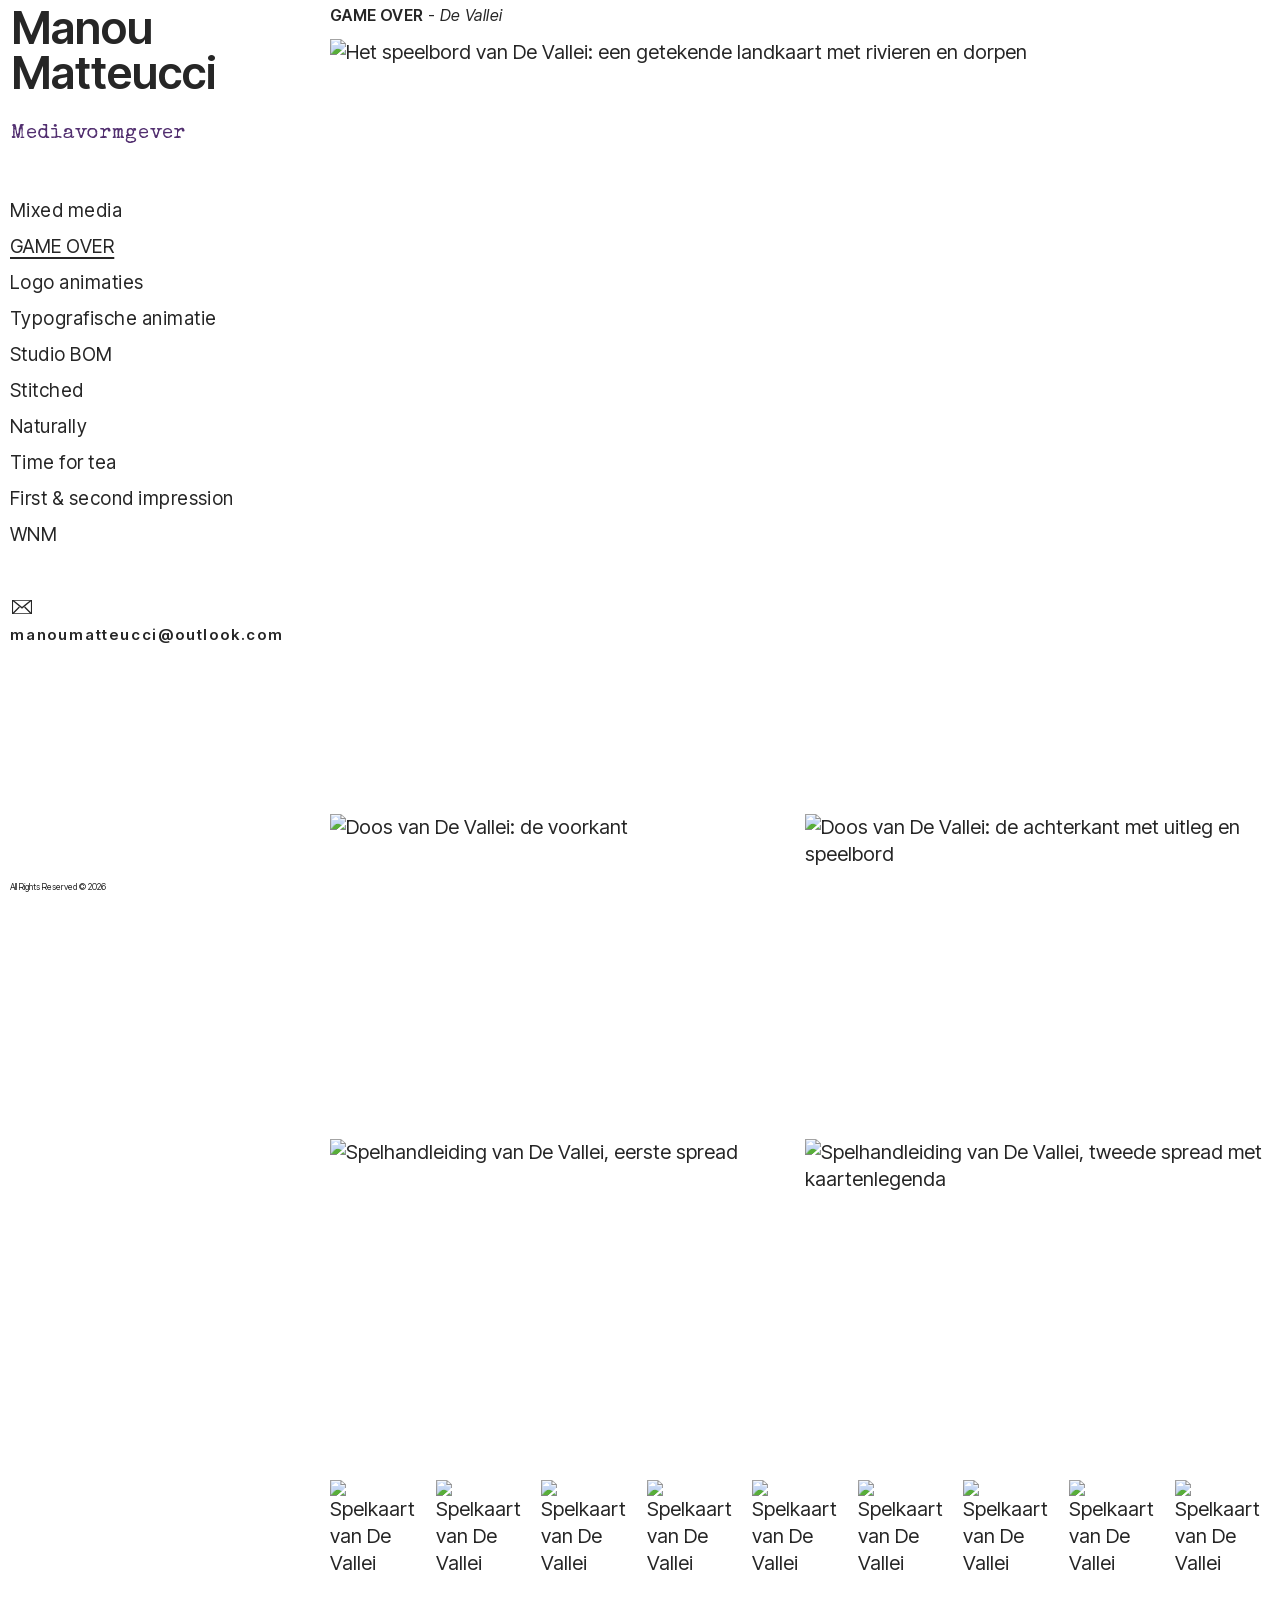
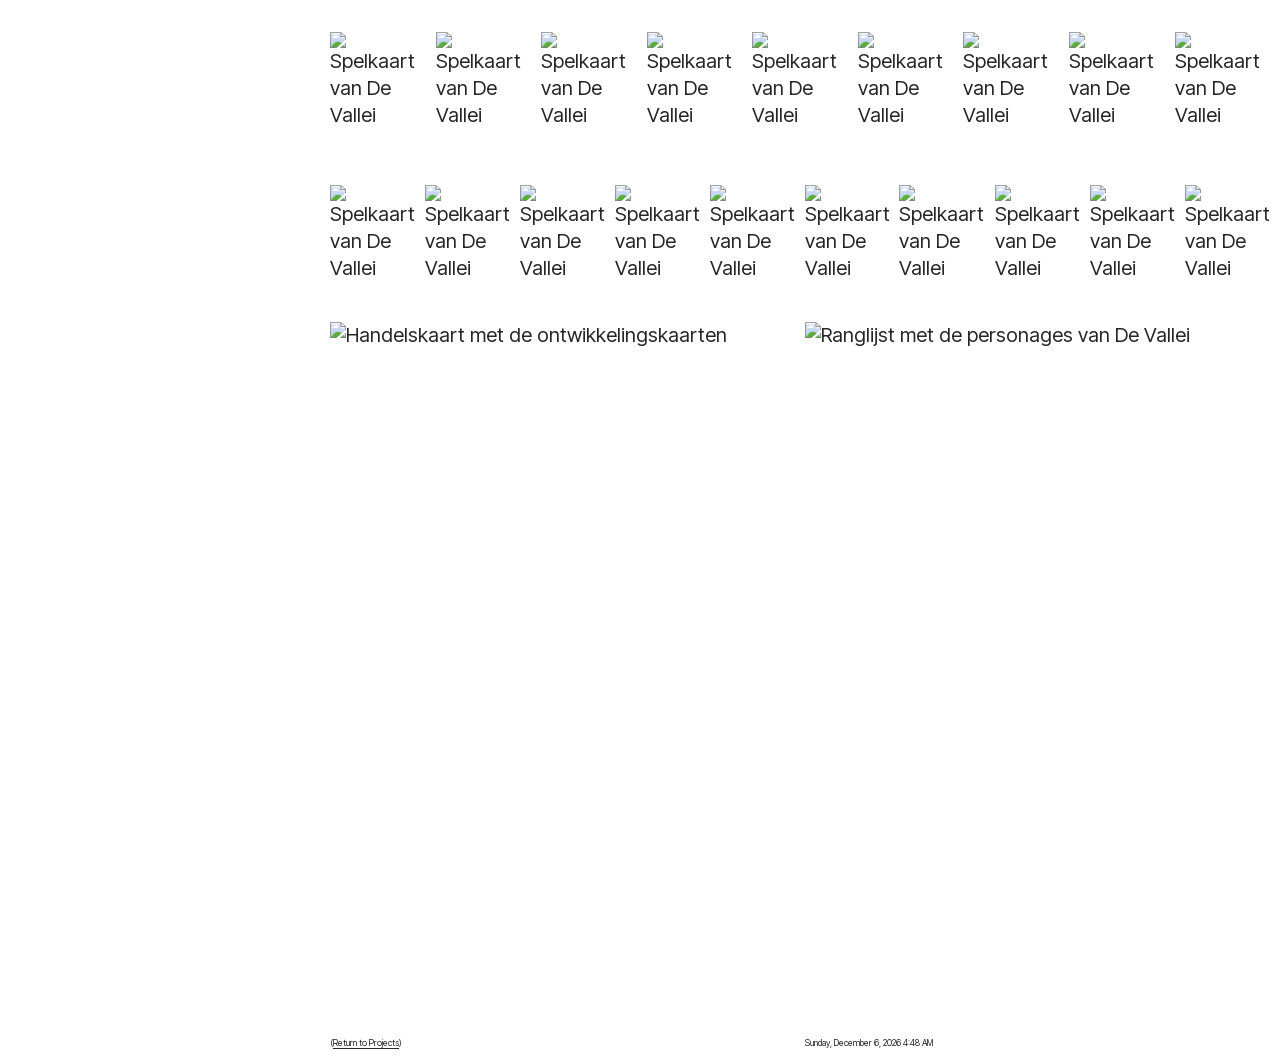
==== game-over.html @ 151f72d8 "Add files via upload" ====
<!doctype html>
<html lang="nl">
<head>
<meta charset="utf-8">
<meta name="viewport" content="width=device-width, initial-scale=1">
<title>GAME OVER – Manou Matteucci</title>
<meta name="description" content="GAME OVER: De Vallei, een zelfontworpen bordspel met speelbord, spelregels en kaarten.">
<meta property="og:title" content="GAME OVER – Manou Matteucci">
<meta property="og:description" content="GAME OVER: De Vallei, een zelfontworpen bordspel met speelbord, spelregels en kaarten.">
<meta property="og:type" content="website">
<link rel="preload" href="assets/fonts/inter-tight-400.woff" as="font" type="font/woff" crossorigin><link rel="preload" href="assets/fonts/inter-tight-600.woff" as="font" type="font/woff" crossorigin><link rel="preload" href="assets/fonts/special-elite-400.woff" as="font" type="font/woff" crossorigin>
<link rel="stylesheet" href="css/style.css">
</head>
<body>
<a class="skip" href="#inhoud">Naar de inhoud</a>
<aside class="side" id="zijbalk">
  <a class="brand" href="index.html">Manou<br>Matteucci</a>
  <p class="role">Mediavormgever</p>
  <button class="menu-btn" type="button" aria-expanded="false" aria-controls="menu">Menu</button>
  <nav aria-label="Projecten"><ul class="nav" id="menu"><li><a href="mixed-media.html">Mixed media</a></li><li><a href="game-over.html" aria-current="page">GAME OVER</a></li><li><a href="logo-animaties.html">Logo animaties</a></li><li><a href="typografische-animatie.html">Typografische animatie</a></li><li><a href="studio-bom.html">Studio BOM</a></li><li><a href="stitched.html">Stitched</a></li><li><a href="naturally.html">Naturally</a></li><li><a href="time-for-tea.html">Time for tea</a></li><li><a href="first-second-impression.html">First &amp; second impression</a></li><li><a href="wnm.html">WNM</a></li></ul></nav>
  <p class="mail"><svg viewBox="0 0 22 16" aria-hidden="true"><path d="M0 0h22v16H0z" fill="none" stroke="currentColor" stroke-width="1.6"/><path d="M0 0l11 9 11-9M0 16l8-8M22 16l-8-8" fill="none" stroke="currentColor" stroke-width="1.6"/></svg><a href="mailto:manoumatteucci@outlook.com">manoumatteucci@outlook.com</a></p>
  <p class="copy">All Rights Reserved &copy; 2026</p>
</aside>
<main id="inhoud">
<h1 class="cap"><b>GAME OVER</b> - <i>De Vallei</i></h1><div class="stack"><figure class="fig"><img src="assets/img/game-over/kaart.webp" width="2400" height="1952" alt="Het speelbord van De Vallei: een getekende landkaart met rivieren en dorpen" decoding="async"></figure><div class="cols c2"><figure class="fig"><img src="assets/img/game-over/v02.webp" width="1600" height="1085" alt="Doos van De Vallei: de voorkant" loading="lazy" decoding="async"></figure><figure class="fig"><img src="assets/img/game-over/v03.webp" width="1600" height="1047" alt="Doos van De Vallei: de achterkant met uitleg en speelbord" loading="lazy" decoding="async"></figure></div><div class="cols c2"><figure class="fig"><img src="assets/img/game-over/v05.webp" width="1400" height="996" alt="Spelhandleiding van De Vallei, eerste spread" loading="lazy" decoding="async"></figure><figure class="fig"><img src="assets/img/game-over/v06.webp" width="1400" height="996" alt="Spelhandleiding van De Vallei, tweede spread met kaartenlegenda" loading="lazy" decoding="async"></figure></div><div class="cardwrap"><div class="row cards"><figure class="fig" style="flex-grow:0.6705"><img src="assets/img/game-over/v08.webp" width="700" height="1044" alt="Spelkaart van De Vallei" loading="lazy" decoding="async"></figure><figure class="fig" style="flex-grow:0.6705"><img src="assets/img/game-over/v09.webp" width="700" height="1044" alt="Spelkaart van De Vallei" loading="lazy" decoding="async"></figure><figure class="fig" style="flex-grow:0.6705"><img src="assets/img/game-over/v10.webp" width="700" height="1044" alt="Spelkaart van De Vallei" loading="lazy" decoding="async"></figure><figure class="fig" style="flex-grow:0.6705"><img src="assets/img/game-over/v11.webp" width="700" height="1044" alt="Spelkaart van De Vallei" loading="lazy" decoding="async"></figure><figure class="fig" style="flex-grow:0.6705"><img src="assets/img/game-over/v12.webp" width="700" height="1044" alt="Spelkaart van De Vallei" loading="lazy" decoding="async"></figure><figure class="fig" style="flex-grow:0.6705"><img src="assets/img/game-over/v13.webp" width="700" height="1044" alt="Spelkaart van De Vallei" loading="lazy" decoding="async"></figure><figure class="fig" style="flex-grow:0.6705"><img src="assets/img/game-over/v14.webp" width="700" height="1044" alt="Spelkaart van De Vallei" loading="lazy" decoding="async"></figure><figure class="fig" style="flex-grow:0.6705"><img src="assets/img/game-over/v15.webp" width="700" height="1044" alt="Spelkaart van De Vallei" loading="lazy" decoding="async"></figure><figure class="fig" style="flex-grow:0.6705"><img src="assets/img/game-over/v16.webp" width="700" height="1044" alt="Spelkaart van De Vallei" loading="lazy" decoding="async"></figure></div><div class="row cards"><figure class="fig" style="flex-grow:0.6705"><img src="assets/img/game-over/v21.webp" width="700" height="1044" alt="Spelkaart van De Vallei" loading="lazy" decoding="async"></figure><figure class="fig" style="flex-grow:0.6705"><img src="assets/img/game-over/v22.webp" width="700" height="1044" alt="Spelkaart van De Vallei" loading="lazy" decoding="async"></figure><figure class="fig" style="flex-grow:0.6705"><img src="assets/img/game-over/v23.webp" width="700" height="1044" alt="Spelkaart van De Vallei" loading="lazy" decoding="async"></figure><figure class="fig" style="flex-grow:0.6705"><img src="assets/img/game-over/v24.webp" width="700" height="1044" alt="Spelkaart van De Vallei" loading="lazy" decoding="async"></figure><figure class="fig" style="flex-grow:0.6705"><img src="assets/img/game-over/v25.webp" width="700" height="1044" alt="Spelkaart van De Vallei" loading="lazy" decoding="async"></figure><figure class="fig" style="flex-grow:0.6705"><img src="assets/img/game-over/v26.webp" width="700" height="1044" alt="Spelkaart van De Vallei" loading="lazy" decoding="async"></figure><figure class="fig" style="flex-grow:0.6705"><img src="assets/img/game-over/v27.webp" width="700" height="1044" alt="Spelkaart van De Vallei" loading="lazy" decoding="async"></figure><figure class="fig" style="flex-grow:0.6705"><img src="assets/img/game-over/v28.webp" width="700" height="1044" alt="Spelkaart van De Vallei" loading="lazy" decoding="async"></figure><figure class="fig" style="flex-grow:0.6705"><img src="assets/img/game-over/v29.webp" width="700" height="1044" alt="Spelkaart van De Vallei" loading="lazy" decoding="async"></figure></div><div class="row cards"><figure class="fig" style="flex-grow:0.6686"><img src="assets/img/game-over/v30.webp" width="700" height="1047" alt="Spelkaart van De Vallei" loading="lazy" decoding="async"></figure><figure class="fig" style="flex-grow:0.6686"><img src="assets/img/game-over/v31.webp" width="700" height="1047" alt="Spelkaart van De Vallei" loading="lazy" decoding="async"></figure><figure class="fig" style="flex-grow:0.6686"><img src="assets/img/game-over/v32.webp" width="700" height="1047" alt="Spelkaart van De Vallei" loading="lazy" decoding="async"></figure><figure class="fig" style="flex-grow:0.6686"><img src="assets/img/game-over/v33.webp" width="700" height="1047" alt="Spelkaart van De Vallei" loading="lazy" decoding="async"></figure><figure class="fig" style="flex-grow:0.6686"><img src="assets/img/game-over/v34.webp" width="700" height="1047" alt="Spelkaart van De Vallei" loading="lazy" decoding="async"></figure><figure class="fig" style="flex-grow:0.6686"><img src="assets/img/game-over/v35.webp" width="700" height="1047" alt="Spelkaart van De Vallei" loading="lazy" decoding="async"></figure><figure class="fig" style="flex-grow:0.6705"><img src="assets/img/game-over/v17.webp" width="700" height="1044" alt="Spelkaart van De Vallei" loading="lazy" decoding="async"></figure><figure class="fig" style="flex-grow:0.6705"><img src="assets/img/game-over/v18.webp" width="700" height="1044" alt="Spelkaart van De Vallei" loading="lazy" decoding="async"></figure><figure class="fig" style="flex-grow:0.6705"><img src="assets/img/game-over/v19.webp" width="700" height="1044" alt="Spelkaart van De Vallei" loading="lazy" decoding="async"></figure><figure class="fig" style="flex-grow:0.6705"><img src="assets/img/game-over/v20.webp" width="700" height="1044" alt="Spelkaart van De Vallei" loading="lazy" decoding="async"></figure></div></div><div class="cols c2"><figure class="fig"><img src="assets/img/game-over/v04.webp" width="904" height="1280" alt="Handelskaart met de ontwikkelingskaarten" loading="lazy" decoding="async"></figure><figure class="fig"><img src="assets/img/game-over/v01.webp" width="1128" height="1596" alt="Ranglijst met de personages van De Vallei" loading="lazy" decoding="async"></figure></div></div>
<div class="pagebar"><span class="back" lang="en">(<a href="index.html">Return to Projects</a>)</span><span class="clock" lang="en" aria-hidden="true"></span></div><p class="foot-mobile"><span lang="en">(<a href="index.html">Return to Projects</a>)</span><br>All Rights Reserved &copy; 2026</p>
</main>
<script src="js/main.js" defer></script>
</body>
</html>
---- css/style.css ----
/* Manou Matteucci, mediavormgever: vaste zijbalk links, werk rechts. Gebouwd als gewone site (geen Cargo). */

/* Lettertypes staan in assets/fonts (zelf gehost, dus geen verbinding met Google nodig).
   Inter Tight: SIL Open Font License. Special Elite: Apache License 2.0. Licenties staan in dezelfde map. */
@font-face { font-family: "Inter Tight"; font-style: normal; font-weight: 400; font-display: swap; src: url("../assets/fonts/inter-tight-400.woff") format("woff"); }
@font-face { font-family: "Inter Tight"; font-style: normal; font-weight: 600; font-display: swap; src: url("../assets/fonts/inter-tight-600.woff") format("woff"); }
@font-face { font-family: "Inter Tight"; font-style: italic; font-weight: 400; font-display: swap; src: url("../assets/fonts/inter-tight-400-italic.woff") format("woff"); }
@font-face { font-family: "Special Elite"; font-style: normal; font-weight: 400; font-display: swap; src: url("../assets/fonts/special-elite-400.woff") format("woff"); }

:root {
  --ink: #262626;
  --purple: #512e6f;
  --paper: #fff;
  --side: max(300px, calc(25vw + 10px));
  --gap: 10px;
  --sans: "Inter Tight", "Helvetica Neue", Helvetica, Arial, sans-serif;
  --type: "Special Elite", "Courier Prime", "Courier New", Courier, monospace;
  --mono: ui-monospace, "SF Mono", Menlo, Consolas, "Liberation Mono", monospace;
}
*, *::before, *::after { box-sizing: border-box; }
html { scroll-behavior: smooth; }
body { margin: 0; background: var(--paper); color: var(--ink); font: 400 20px/1.35 var(--sans); -webkit-font-smoothing: antialiased; }
a { color: inherit; text-decoration: none; }
img, video { display: block; max-width: 100%; height: auto; }
.vh { position: absolute; width: 1px; height: 1px; overflow: hidden; clip: rect(0 0 0 0); white-space: nowrap; }
.skip { position: absolute; left: -999px; top: 0; background: var(--ink); color: #fff; padding: 8px 12px; z-index: 50; }
.skip:focus { left: 8px; top: 8px; }
:focus-visible { outline: 2px solid var(--purple); outline-offset: 3px; }

/* ----- zijbalk ----- */
.side { position: fixed; inset: 0 auto 0 0; overflow-y: auto; overscroll-behavior: contain; width: var(--side); padding: 5px 20px 0 10px; display: flex; flex-direction: column; z-index: 10; background: var(--paper); }
.brand { display: block; margin: 0 0 0 2px; font: 600 45px/1 var(--sans); }
.role { margin: 27px 0 0 1px; font: 400 20px/1.2 var(--type); color: var(--purple); letter-spacing: 0.035em; }
.menu-btn { display: none; }
.nav { margin: 47px 0 0; padding: 0; list-style: none; }
.nav li { margin: 0; }
.nav a { display: block; padding: 4px 0; font-size: 19px; line-height: 28px; letter-spacing: 0.025em; }
.nav a:hover, .nav a[aria-current="page"] { text-decoration: underline; text-decoration-thickness: 1.5px; text-underline-offset: 4px; }
.mail { margin: 47px 0 0; font-weight: 600; font-size: 15px; line-height: 1.3; letter-spacing: 0.12em; word-break: break-word; }
.mail svg { display: block; width: 20px; height: 14px; margin: 0 0 11px 2px; }
.mail a:hover { text-decoration: underline; text-underline-offset: 3px; }
.copy { margin: auto 0 0; padding: 40px 0 7px; font-size: 8.6px; line-height: 1.3; background: linear-gradient(to bottom, rgba(255, 255, 255, 0), #fff 60%); position: relative; }

/* ----- inhoud ----- */
main { margin-left: var(--side); padding: 5px var(--gap) 7px 0; min-height: 100vh; display: flex; flex-direction: column; }
.cap { margin: 0 0 14px; font-size: 16px; font-weight: 400; line-height: 1.25; letter-spacing: 0.025em; }
.cap b { font-weight: 600; }
.cap i { font-style: italic; }

.grid { display: grid; grid-template-columns: repeat(2, minmax(0, 1fr)); gap: var(--gap); margin: 3px 0 56px; padding: 0; list-style: none; }
.grid a { display: block; background: #eee; }
.grid img { width: 100%; aspect-ratio: 1.6 / 1; object-fit: cover; }

.stack { display: flex; flex-direction: column; gap: var(--gap); }
.stack > * { margin: 0; }
.cols { display: grid; gap: var(--gap); }
.cols.c2 { grid-template-columns: repeat(2, minmax(0, 1fr)); }
.cols.c3 { grid-template-columns: repeat(3, minmax(0, 1fr)); }
.cols.c4 { grid-template-columns: repeat(4, minmax(0, 1fr)); align-items: start; }
.fig { margin: 0; }
.cardwrap { display: flex; flex-direction: column; gap: var(--gap); }
.row { display: flex; gap: var(--gap); align-items: flex-start; }
.row .fig { flex-basis: 0; min-width: 0; }
.fig img, .fig video { width: 100%; }
.fig.narrow { max-width: 560px; margin-inline: auto; }
.fig.logo { background: #fff; }
.pad { padding: 28px 0; }
video { background: #000; }
.vert { max-width: min(100%, 560px); margin-inline: auto; }

/* ----- onderbalk op projectpagina's, onderaan de pagina (zoals op de Cargo-site): link terug en datum/tijd in twee kolommen ----- */
.pagebar { margin-top: auto; padding-top: 58px; display: grid; grid-template-columns: repeat(2, minmax(0, 1fr)); column-gap: var(--gap); font-size: 8.6px; line-height: 1.3; }
.pagebar .back { justify-self: start; }
.pagebar .clock { grid-column: 2; }
.pagebar a, .foot-mobile a { text-decoration: underline; text-underline-offset: 2px; }

/* ----- flipboek (Studio BOM) ----- */
.book { margin: 54px 0 25px; }
.book-stage { position: relative; width: 100%; aspect-ratio: calc(var(--bw) * 2) / var(--bh); perspective: 2400px; outline-offset: 6px; touch-action: pan-y; -webkit-user-select: none; user-select: none; cursor: grab; }
.book-stage.is-drag { cursor: grabbing; }
.book.single.wide .book-stage { max-width: none; margin: 0; }
.book.single .book-stage { max-width: 420px; margin: 0 auto; aspect-ratio: var(--bw) / var(--bh); overflow: hidden; }
.book.single.wide .book-stage { max-width: none; }
.book-inner { position: absolute; inset: 0; transform-style: preserve-3d; }
.book-slot { position: absolute; top: 0; width: 50%; height: 100%; margin: 0; background: #f4f1ea; overflow: hidden; }
.book-slot.r { left: 50%; }
.book-slot.l { left: 0; }
.book.single .book-slot.r { left: 0; width: 100%; }
.book-slot.empty { visibility: hidden; }
.book-slot img { display: block; width: 100%; height: 100%; object-fit: cover; max-width: none; -webkit-user-drag: none; }
.book-slot::after { content: ""; position: absolute; inset: 0; pointer-events: none; background: linear-gradient(to right, rgba(0, 0, 0, 0.22), rgba(0, 0, 0, 0) 14%); }
.book-slot.l::after { background: linear-gradient(to left, rgba(0, 0, 0, 0.22), rgba(0, 0, 0, 0) 14%); }
.book.single.wide .book-slot::after { background: none; }
.book-cast { position: absolute; top: 0; height: 100%; pointer-events: none; opacity: 0; transform: translateZ(0.5px); }
.book-cast.r { left: 50%; background: linear-gradient(to right, rgba(20, 14, 6, 0.5), rgba(20, 14, 6, 0.18) 55%, rgba(20, 14, 6, 0)); }
.book-cast.l { right: 50%; background: linear-gradient(to left, rgba(20, 14, 6, 0.5), rgba(20, 14, 6, 0.18) 55%, rgba(20, 14, 6, 0)); }
.book.single .book-cast.r { left: 0; }
.book-curl { position: absolute; top: 0; height: 100%; transform: translateZ(1px); transform-style: preserve-3d; pointer-events: none; }
.book-curl .cs { position: absolute; top: 0; left: 0; height: 100%; transform-origin: 0 50%; transform-style: preserve-3d; will-change: transform; }
.book-curl .cf, .book-curl .cb { position: absolute; inset: 0; background-color: #f4f1ea; background-repeat: no-repeat; -webkit-backface-visibility: hidden; backface-visibility: hidden; }
.book-curl .cb { transform: rotateY(180deg); }
.book-curl i { position: absolute; inset: 0; background: #1a1208; opacity: 0; }
.book-stage::after { content: ""; position: absolute; left: 6%; right: 6%; bottom: -12px; height: 16px; pointer-events: none; background: radial-gradient(ellipse at center, rgba(0, 0, 0, 0.3), rgba(0, 0, 0, 0) 70%); opacity: calc(0.35 + 0.5 * var(--lift, 0)); transform: scaleX(calc(1 + 0.12 * var(--lift, 0))); }
.book-ui { display: flex; align-items: center; justify-content: space-between; gap: 12px; width: min(100%, 640px); margin: 15px auto 0; font: 13px/1.35 var(--mono); text-transform: uppercase; letter-spacing: 0.04em; }
.book-mid { display: flex; align-items: center; gap: 14px; }
.book-btn { font: inherit; text-transform: uppercase; letter-spacing: inherit; color: var(--ink); background: none; border: 1px solid var(--ink); padding: 9px 10px; cursor: pointer; }
.book-btn:hover:not(:disabled) { background: var(--ink); color: #fff; }
.book-btn:disabled { opacity: 0.3; cursor: default; }
.book-full { border: 0; padding: 9px 0; text-decoration: underline; text-underline-offset: 3px; }
.book-full:hover:not(:disabled) { background: none; color: var(--ink); text-decoration-thickness: 2px; }
.book:fullscreen { background: #fff; display: flex; flex-direction: column; justify-content: center; align-items: center; max-width: none; margin: 0; padding: 24px; }
.book:fullscreen .book-stage { width: min(100%, calc((100vh - 110px) * var(--bw) * 2 / var(--bh))); }
.book:fullscreen.single .book-stage { width: min(100%, calc((100vh - 110px) * var(--bw) / var(--bh))); max-width: none; }
.book:fullscreen .book-ui { width: min(100%, 640px); }

/* ----- telefoon en kleine schermen ----- */
@media (max-width: 800px) {
  .side { position: static; width: auto; inset: auto; padding: 8px 12px 0; display: block; }
  .brand { font-size: 36px; }
  .role { margin-top: 14px; font-size: 17px; }
  .menu-btn { display: inline-block; margin: 14px 0 0; font: 13px/1 var(--mono); text-transform: uppercase; letter-spacing: 0.05em; color: var(--ink); background: none; border: 1px solid var(--ink); padding: 10px 14px; cursor: pointer; }
  .nav { display: none; margin-top: 12px; }
  .side.open .nav { display: block; }
  .nav a { padding: 6px 0; }
  .mail { margin: 20px 0 12px; font-size: 16px; letter-spacing: 0.05em; }
  .copy { display: none; }
  main { margin-left: 0; padding: 12px 12px 56px; min-height: 0; }
  .grid { grid-template-columns: 1fr; margin-bottom: 0; }
  .cols.c2 { grid-template-columns: 1fr; }
  .cols.c3 { grid-template-columns: 1fr; }
  .cols.c4 { grid-template-columns: repeat(2, minmax(0, 1fr)); }
  .cardwrap { display: grid; grid-template-columns: repeat(4, minmax(0, 1fr)); gap: 5px; }
  .row.cards { display: contents; }
  .row.cards .fig { flex: none !important; }
  .pagebar { display: none; }
  .book { margin: 16px 0 40px; }
  .book-ui { font-size: 11px; gap: 6px; width: 100%; margin-top: 16px; }
  .book-btn { padding: 10px 10px; white-space: nowrap; }
  .book-full { display: none; }
  .cols.c3.keep, .cols.c2.keep { grid-template-columns: repeat(3, minmax(0, 1fr)); }
  .cols.c2.keep { grid-template-columns: repeat(2, minmax(0, 1fr)); }
  .foot-mobile { display: block; margin: 40px 0 0; font-size: 11px; }
}
@media (min-width: 801px) { .foot-mobile { display: none; } }
@media (prefers-reduced-motion: reduce) { html { scroll-behavior: auto; } }
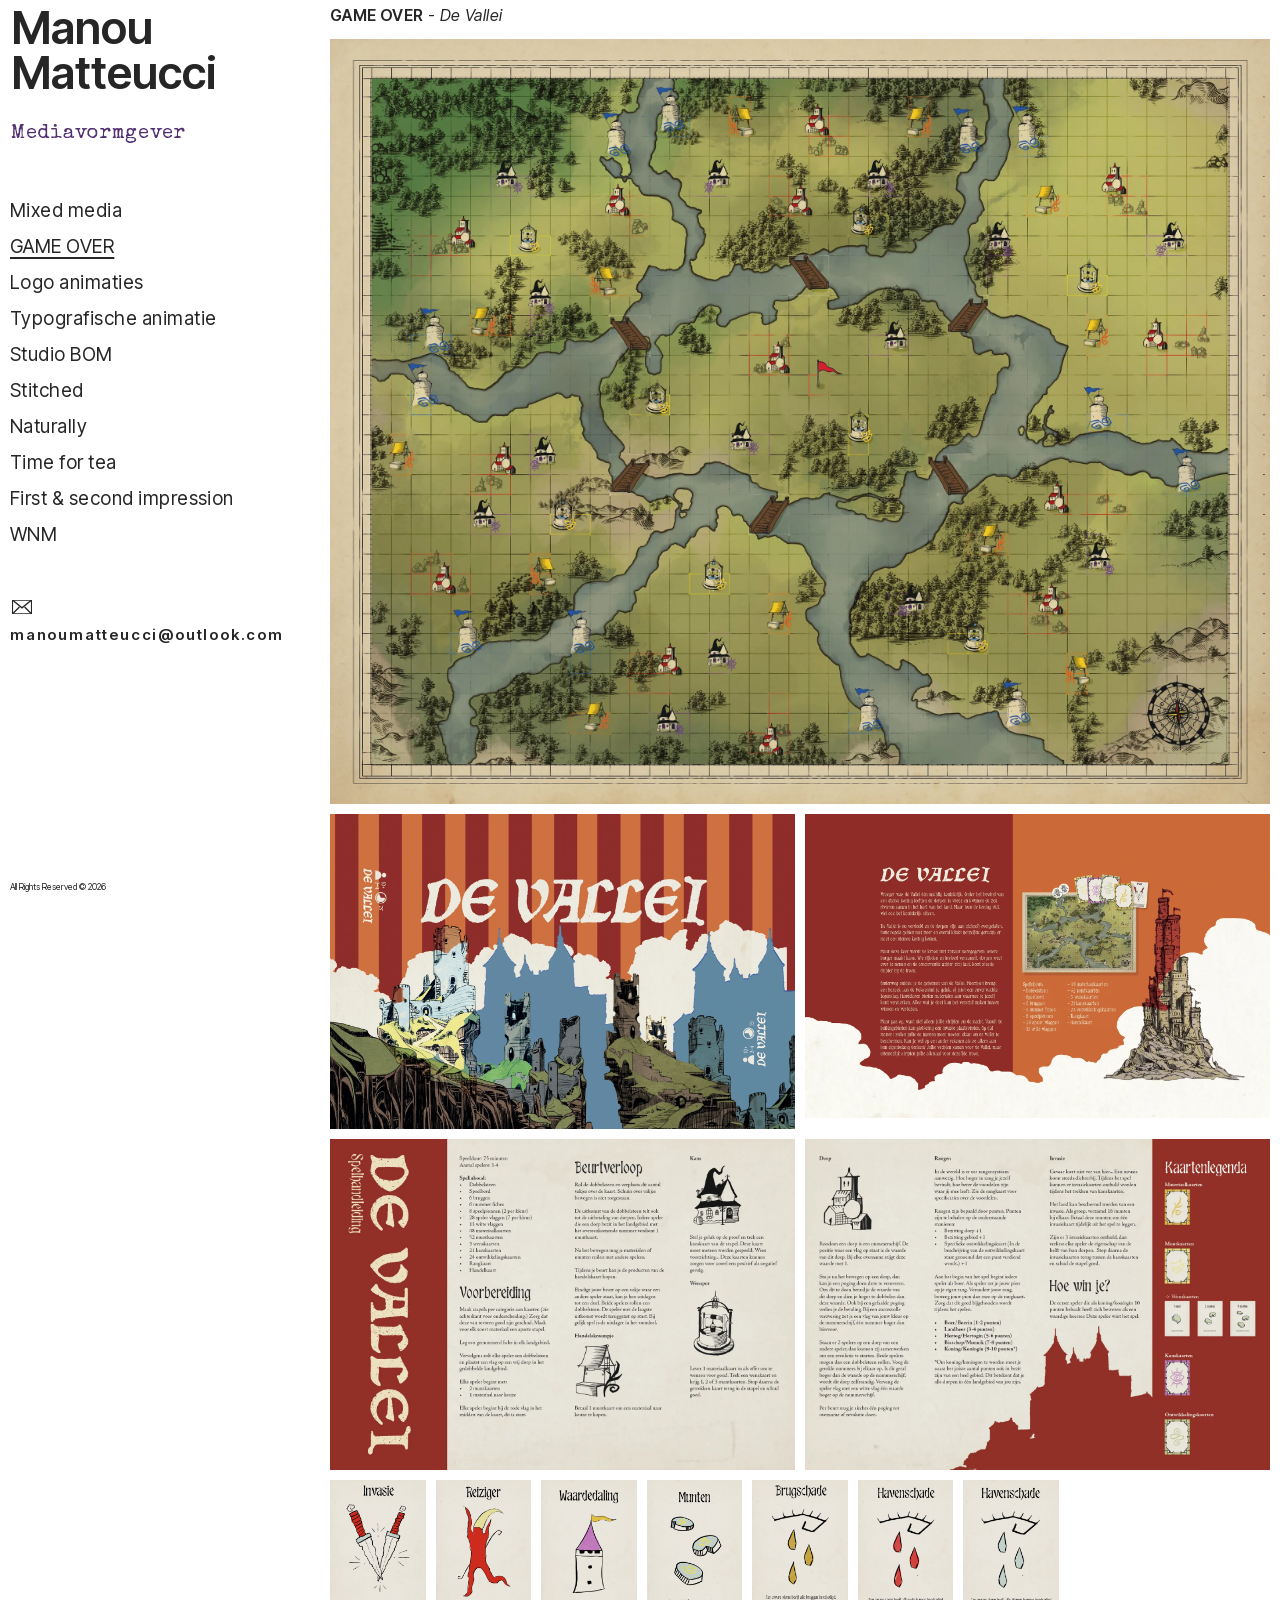
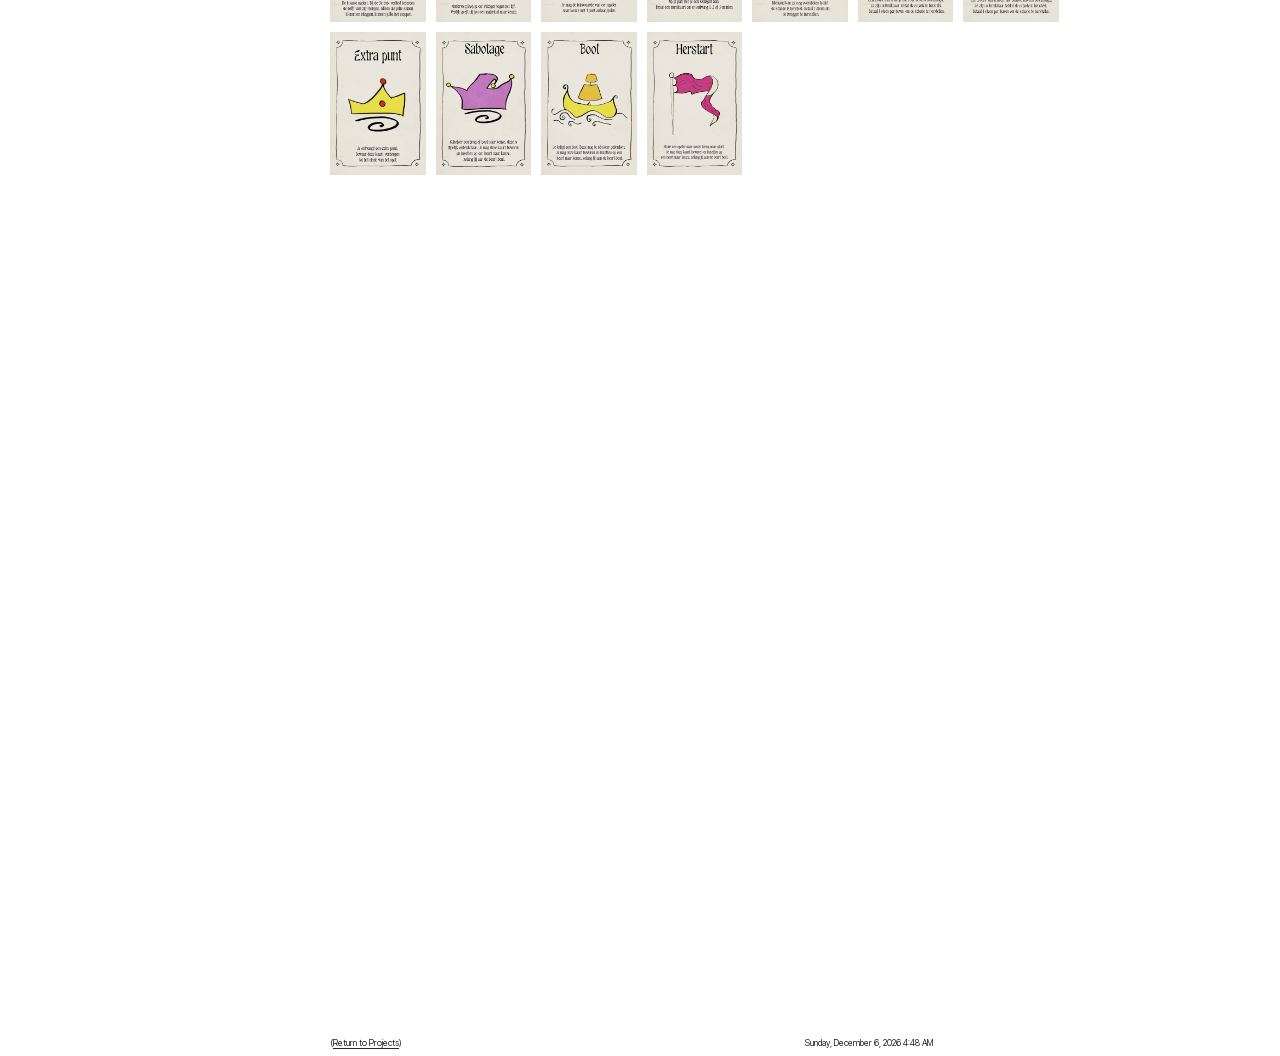
==== commit 86468422: "Add files via upload" ====
--- a/game-over.html
+++ b/game-over.html
@@ -22,7 +22,7 @@
   <p class="copy">All Rights Reserved &copy; 2026</p>
 </aside>
 <main id="inhoud">
-<h1 class="cap"><b>GAME OVER</b> - <i>De Vallei</i></h1><div class="stack"><figure class="fig"><img src="assets/img/game-over/kaart.webp" width="2400" height="1952" alt="Het speelbord van De Vallei: een getekende landkaart met rivieren en dorpen" decoding="async"></figure><div class="cols c2"><figure class="fig"><img src="assets/img/game-over/v02.webp" width="1600" height="1085" alt="Doos van De Vallei: de voorkant" loading="lazy" decoding="async"></figure><figure class="fig"><img src="assets/img/game-over/v03.webp" width="1600" height="1047" alt="Doos van De Vallei: de achterkant met uitleg en speelbord" loading="lazy" decoding="async"></figure></div><div class="cols c2"><figure class="fig"><img src="assets/img/game-over/v05.webp" width="1400" height="996" alt="Spelhandleiding van De Vallei, eerste spread" loading="lazy" decoding="async"></figure><figure class="fig"><img src="assets/img/game-over/v06.webp" width="1400" height="996" alt="Spelhandleiding van De Vallei, tweede spread met kaartenlegenda" loading="lazy" decoding="async"></figure></div><div class="cardwrap"><div class="row cards"><figure class="fig" style="flex-grow:0.6705"><img src="assets/img/game-over/v08.webp" width="700" height="1044" alt="Spelkaart van De Vallei" loading="lazy" decoding="async"></figure><figure class="fig" style="flex-grow:0.6705"><img src="assets/img/game-over/v09.webp" width="700" height="1044" alt="Spelkaart van De Vallei" loading="lazy" decoding="async"></figure><figure class="fig" style="flex-grow:0.6705"><img src="assets/img/game-over/v10.webp" width="700" height="1044" alt="Spelkaart van De Vallei" loading="lazy" decoding="async"></figure><figure class="fig" style="flex-grow:0.6705"><img src="assets/img/game-over/v11.webp" width="700" height="1044" alt="Spelkaart van De Vallei" loading="lazy" decoding="async"></figure><figure class="fig" style="flex-grow:0.6705"><img src="assets/img/game-over/v12.webp" width="700" height="1044" alt="Spelkaart van De Vallei" loading="lazy" decoding="async"></figure><figure class="fig" style="flex-grow:0.6705"><img src="assets/img/game-over/v13.webp" width="700" height="1044" alt="Spelkaart van De Vallei" loading="lazy" decoding="async"></figure><figure class="fig" style="flex-grow:0.6705"><img src="assets/img/game-over/v14.webp" width="700" height="1044" alt="Spelkaart van De Vallei" loading="lazy" decoding="async"></figure><figure class="fig" style="flex-grow:0.6705"><img src="assets/img/game-over/v15.webp" width="700" height="1044" alt="Spelkaart van De Vallei" loading="lazy" decoding="async"></figure><figure class="fig" style="flex-grow:0.6705"><img src="assets/img/game-over/v16.webp" width="700" height="1044" alt="Spelkaart van De Vallei" loading="lazy" decoding="async"></figure></div><div class="row cards"><figure class="fig" style="flex-grow:0.6705"><img src="assets/img/game-over/v21.webp" width="700" height="1044" alt="Spelkaart van De Vallei" loading="lazy" decoding="async"></figure><figure class="fig" style="flex-grow:0.6705"><img src="assets/img/game-over/v22.webp" width="700" height="1044" alt="Spelkaart van De Vallei" loading="lazy" decoding="async"></figure><figure class="fig" style="flex-grow:0.6705"><img src="assets/img/game-over/v23.webp" width="700" height="1044" alt="Spelkaart van De Vallei" loading="lazy" decoding="async"></figure><figure class="fig" style="flex-grow:0.6705"><img src="assets/img/game-over/v24.webp" width="700" height="1044" alt="Spelkaart van De Vallei" loading="lazy" decoding="async"></figure><figure class="fig" style="flex-grow:0.6705"><img src="assets/img/game-over/v25.webp" width="700" height="1044" alt="Spelkaart van De Vallei" loading="lazy" decoding="async"></figure><figure class="fig" style="flex-grow:0.6705"><img src="assets/img/game-over/v26.webp" width="700" height="1044" alt="Spelkaart van De Vallei" loading="lazy" decoding="async"></figure><figure class="fig" style="flex-grow:0.6705"><img src="assets/img/game-over/v27.webp" width="700" height="1044" alt="Spelkaart van De Vallei" loading="lazy" decoding="async"></figure><figure class="fig" style="flex-grow:0.6705"><img src="assets/img/game-over/v28.webp" width="700" height="1044" alt="Spelkaart van De Vallei" loading="lazy" decoding="async"></figure><figure class="fig" style="flex-grow:0.6705"><img src="assets/img/game-over/v29.webp" width="700" height="1044" alt="Spelkaart van De Vallei" loading="lazy" decoding="async"></figure></div><div class="row cards"><figure class="fig" style="flex-grow:0.6686"><img src="assets/img/game-over/v30.webp" width="700" height="1047" alt="Spelkaart van De Vallei" loading="lazy" decoding="async"></figure><figure class="fig" style="flex-grow:0.6686"><img src="assets/img/game-over/v31.webp" width="700" height="1047" alt="Spelkaart van De Vallei" loading="lazy" decoding="async"></figure><figure class="fig" style="flex-grow:0.6686"><img src="assets/img/game-over/v32.webp" width="700" height="1047" alt="Spelkaart van De Vallei" loading="lazy" decoding="async"></figure><figure class="fig" style="flex-grow:0.6686"><img src="assets/img/game-over/v33.webp" width="700" height="1047" alt="Spelkaart van De Vallei" loading="lazy" decoding="async"></figure><figure class="fig" style="flex-grow:0.6686"><img src="assets/img/game-over/v34.webp" width="700" height="1047" alt="Spelkaart van De Vallei" loading="lazy" decoding="async"></figure><figure class="fig" style="flex-grow:0.6686"><img src="assets/img/game-over/v35.webp" width="700" height="1047" alt="Spelkaart van De Vallei" loading="lazy" decoding="async"></figure><figure class="fig" style="flex-grow:0.6705"><img src="assets/img/game-over/v17.webp" width="700" height="1044" alt="Spelkaart van De Vallei" loading="lazy" decoding="async"></figure><figure class="fig" style="flex-grow:0.6705"><img src="assets/img/game-over/v18.webp" width="700" height="1044" alt="Spelkaart van De Vallei" loading="lazy" decoding="async"></figure><figure class="fig" style="flex-grow:0.6705"><img src="assets/img/game-over/v19.webp" width="700" height="1044" alt="Spelkaart van De Vallei" loading="lazy" decoding="async"></figure><figure class="fig" style="flex-grow:0.6705"><img src="assets/img/game-over/v20.webp" width="700" height="1044" alt="Spelkaart van De Vallei" loading="lazy" decoding="async"></figure></div></div><div class="cols c2"><figure class="fig"><img src="assets/img/game-over/v04.webp" width="904" height="1280" alt="Handelskaart met de ontwikkelingskaarten" loading="lazy" decoding="async"></figure><figure class="fig"><img src="assets/img/game-over/v01.webp" width="1128" height="1596" alt="Ranglijst met de personages van De Vallei" loading="lazy" decoding="async"></figure></div></div>
+<h1 class="cap"><b>GAME OVER</b> - <i>De Vallei</i></h1><div class="stack"><figure class="fig"><img src="img/game-over/kaart.webp" width="2400" height="1952" alt="Het speelbord van De Vallei: een getekende landkaart met rivieren en dorpen" decoding="async"></figure><div class="cols c2"><figure class="fig"><img src="img/game-over/v02.webp" width="1600" height="1085" alt="Doos van De Vallei: de voorkant" loading="lazy" decoding="async"></figure><figure class="fig"><img src="img/game-over/v03.webp" width="1600" height="1047" alt="Doos van De Vallei: de achterkant met uitleg en speelbord" loading="lazy" decoding="async"></figure></div><div class="cols c2"><figure class="fig"><img src="img/game-over/v05.webp" width="1400" height="996" alt="Spelhandleiding van De Vallei, eerste spread" loading="lazy" decoding="async"></figure><figure class="fig"><img src="img/game-over/v06.webp" width="1400" height="996" alt="Spelhandleiding van De Vallei, tweede spread met kaartenlegenda" loading="lazy" decoding="async"></figure></div><div class="cardwrap"><div class="row cards"><figure class="fig" style="flex-grow:0.6705"><img src="img/game-over/v08.webp" width="700" height="1044" alt="Spelkaart van De Vallei" loading="lazy" decoding="async"></figure><figure class="fig" style="flex-grow:0.6705"><img src="img/game-over/v09.webp" width="700" height="1044" alt="Spelkaart van De Vallei" loading="lazy" decoding="async"></figure><figure class="fig" style="flex-grow:0.6705"><img src="img/game-over/v10.webp" width="700" height="1044" alt="Spelkaart van De Vallei" loading="lazy" decoding="async"></figure><figure class="fig" style="flex-grow:0.6705"><img src="img/game-over/v11.webp" width="700" height="1044" alt="Spelkaart van De Vallei" loading="lazy" decoding="async"></figure><figure class="fig" style="flex-grow:0.6705"><img src="img/game-over/v12.webp" width="700" height="1044" alt="Spelkaart van De Vallei" loading="lazy" decoding="async"></figure><figure class="fig" style="flex-grow:0.6705"><img src="img/game-over/v13.webp" width="700" height="1044" alt="Spelkaart van De Vallei" loading="lazy" decoding="async"></figure><figure class="fig" style="flex-grow:0.6705"><img src="img/game-over/v14.webp" width="700" height="1044" alt="Spelkaart van De Vallei" loading="lazy" decoding="async"></figure><figure class="fig" style="flex-grow:0.6705"><img src="img/game-over/v15.webp" width="700" height="1044" alt="Spelkaart van De Vallei" loading="lazy" decoding="async"></figure><figure class="fig" style="flex-grow:0.6705"><img src="img/game-over/v16.webp" width="700" height="1044" alt="Spelkaart van De Vallei" loading="lazy" decoding="async"></figure></div><div class="row cards"><figure class="fig" style="flex-grow:0.6705"><img src="img/game-over/v21.webp" width="700" height="1044" alt="Spelkaart van De Vallei" loading="lazy" decoding="async"></figure><figure class="fig" style="flex-grow:0.6705"><img src="img/game-over/v22.webp" width="700" height="1044" alt="Spelkaart van De Vallei" loading="lazy" decoding="async"></figure><figure class="fig" style="flex-grow:0.6705"><img src="img/game-over/v23.webp" width="700" height="1044" alt="Spelkaart van De Vallei" loading="lazy" decoding="async"></figure><figure class="fig" style="flex-grow:0.6705"><img src="img/game-over/v24.webp" width="700" height="1044" alt="Spelkaart van De Vallei" loading="lazy" decoding="async"></figure><figure class="fig" style="flex-grow:0.6705"><img src="img/game-over/v25.webp" width="700" height="1044" alt="Spelkaart van De Vallei" loading="lazy" decoding="async"></figure><figure class="fig" style="flex-grow:0.6705"><img src="img/game-over/v26.webp" width="700" height="1044" alt="Spelkaart van De Vallei" loading="lazy" decoding="async"></figure><figure class="fig" style="flex-grow:0.6705"><img src="img/game-over/v27.webp" width="700" height="1044" alt="Spelkaart van De Vallei" loading="lazy" decoding="async"></figure><figure class="fig" style="flex-grow:0.6705"><img src="img/game-over/v28.webp" width="700" height="1044" alt="Spelkaart van De Vallei" loading="lazy" decoding="async"></figure><figure class="fig" style="flex-grow:0.6705"><img src="img/game-over/v29.webp" width="700" height="1044" alt="Spelkaart van De Vallei" loading="lazy" decoding="async"></figure></div><div class="row cards"><figure class="fig" style="flex-grow:0.6686"><img src="img/game-over/v30.webp" width="700" height="1047" alt="Spelkaart van De Vallei" loading="lazy" decoding="async"></figure><figure class="fig" style="flex-grow:0.6686"><img src="img/game-over/v31.webp" width="700" height="1047" alt="Spelkaart van De Vallei" loading="lazy" decoding="async"></figure><figure class="fig" style="flex-grow:0.6686"><img src="img/game-over/v32.webp" width="700" height="1047" alt="Spelkaart van De Vallei" loading="lazy" decoding="async"></figure><figure class="fig" style="flex-grow:0.6686"><img src="img/game-over/v33.webp" width="700" height="1047" alt="Spelkaart van De Vallei" loading="lazy" decoding="async"></figure><figure class="fig" style="flex-grow:0.6686"><img src="img/game-over/v34.webp" width="700" height="1047" alt="Spelkaart van De Vallei" loading="lazy" decoding="async"></figure><figure class="fig" style="flex-grow:0.6686"><img src="img/game-over/v35.webp" width="700" height="1047" alt="Spelkaart van De Vallei" loading="lazy" decoding="async"></figure><figure class="fig" style="flex-grow:0.6705"><img src="img/game-over/v17.webp" width="700" height="1044" alt="Spelkaart van De Vallei" loading="lazy" decoding="async"></figure><figure class="fig" style="flex-grow:0.6705"><img src="img/game-over/v18.webp" width="700" height="1044" alt="Spelkaart van De Vallei" loading="lazy" decoding="async"></figure><figure class="fig" style="flex-grow:0.6705"><img src="img/game-over/v19.webp" width="700" height="1044" alt="Spelkaart van De Vallei" loading="lazy" decoding="async"></figure><figure class="fig" style="flex-grow:0.6705"><img src="img/game-over/v20.webp" width="700" height="1044" alt="Spelkaart van De Vallei" loading="lazy" decoding="async"></figure></div></div><div class="cols c2"><figure class="fig"><img src="img/game-over/v04.webp" width="904" height="1280" alt="Handelskaart met de ontwikkelingskaarten" loading="lazy" decoding="async"></figure><figure class="fig"><img src="img/game-over/v01.webp" width="1128" height="1596" alt="Ranglijst met de personages van De Vallei" loading="lazy" decoding="async"></figure></div></div>
 <div class="pagebar"><span class="back" lang="en">(<a href="index.html">Return to Projects</a>)</span><span class="clock" lang="en" aria-hidden="true"></span></div><p class="foot-mobile"><span lang="en">(<a href="index.html">Return to Projects</a>)</span><br>All Rights Reserved &copy; 2026</p>
 </main>
 <script src="js/main.js" defer></script>
